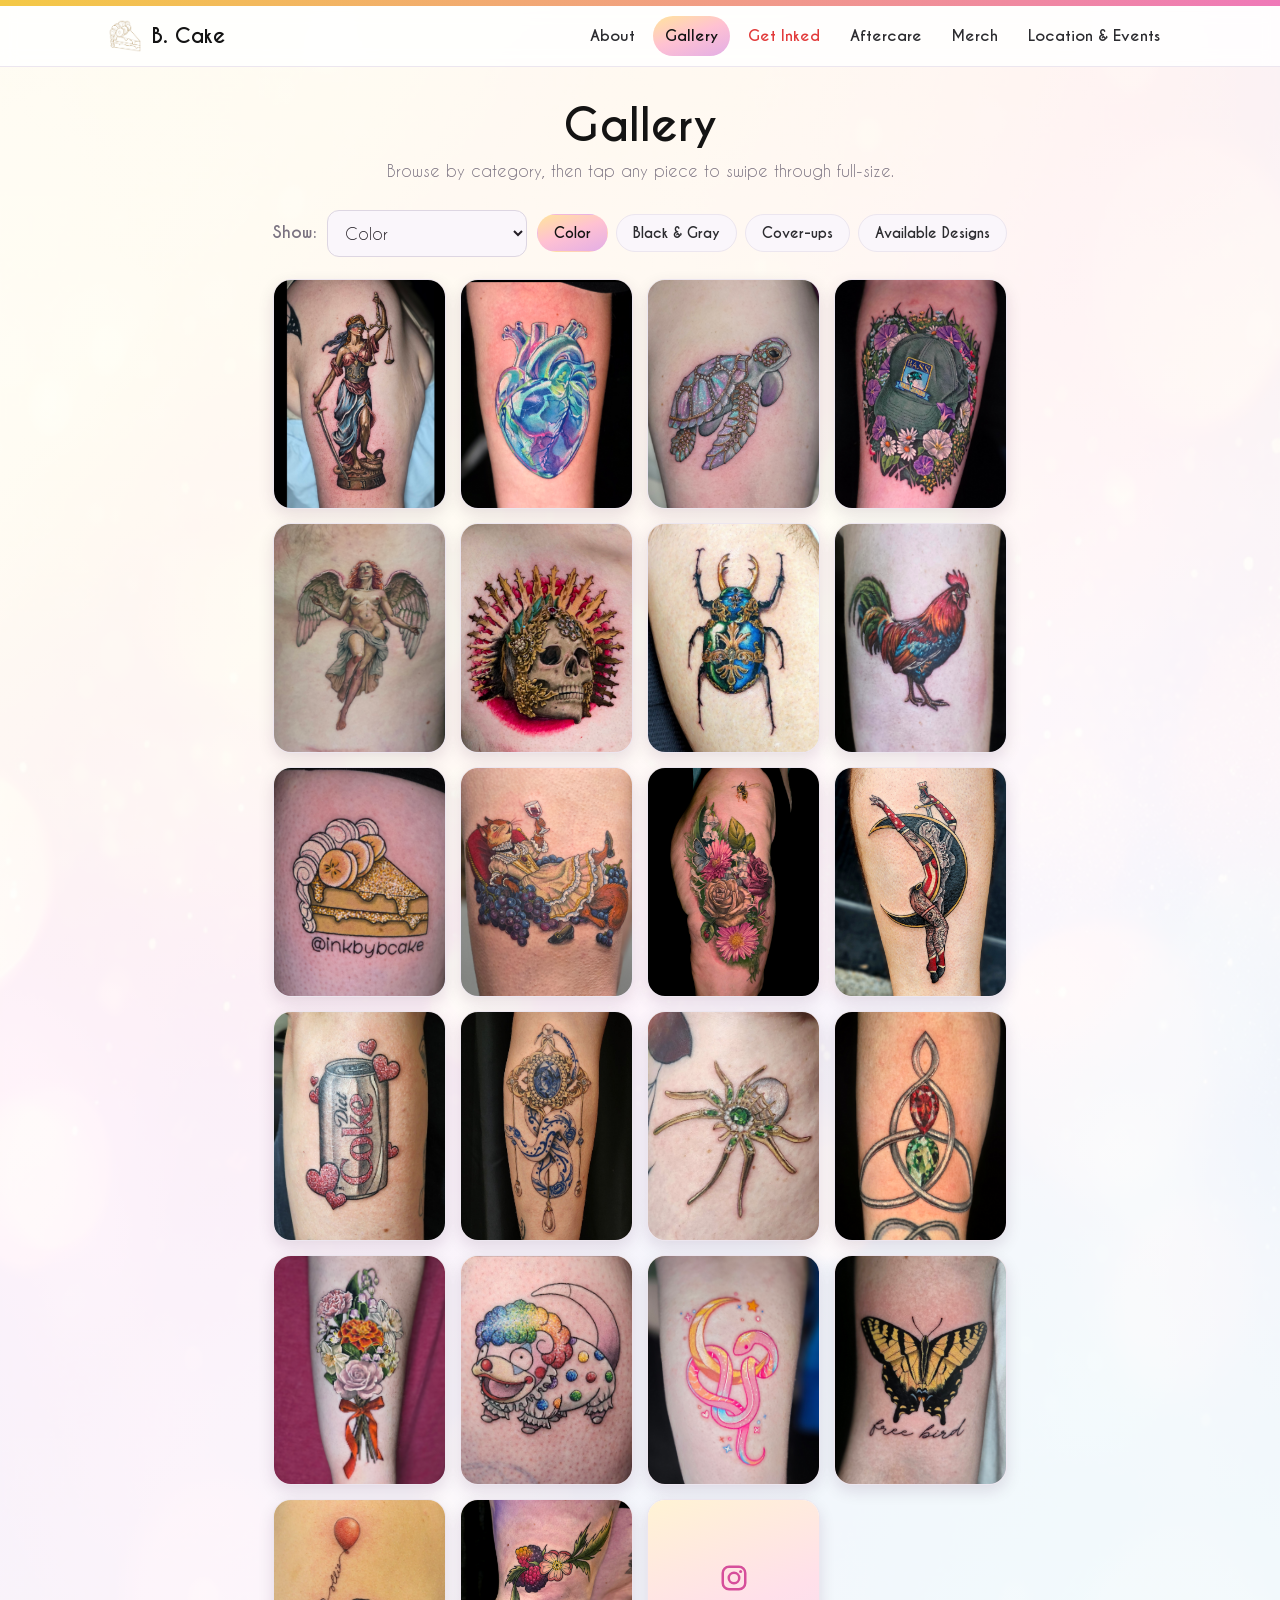
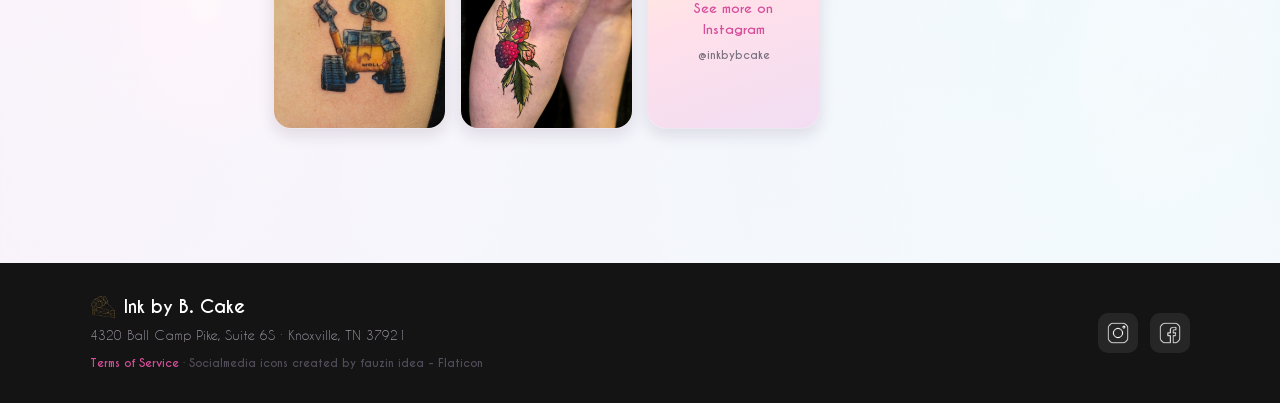
==== gallery.html @ cef52b00 "Initial commit" ====
<!DOCTYPE html>
<html lang="en">
<head>
<meta charset="UTF-8" />
<meta name="viewport" content="width=device-width, initial-scale=1.0" />
<title>Gallery · Ink by B. Cake</title>
<link rel="preconnect" href="https://fonts.googleapis.com" />
<link rel="preconnect" href="https://fonts.gstatic.com" crossorigin />
<link href="https://fonts.googleapis.com/css2?family=Fredoka:wght@400;500;600;700&family=Nunito:wght@400;600;700;800&display=swap" rel="stylesheet" />
<link rel="stylesheet" href="style.css" />
<link rel="icon" href="favicon.ico" sizes="any" />
<link rel="icon" type="image/png" sizes="32x32" href="favicon-32x32.png" />
<link rel="icon" type="image/png" sizes="16x16" href="favicon-16x16.png" />
<link rel="apple-touch-icon" sizes="180x180" href="apple-touch-icon.png" />
<link rel="manifest" href="site.webmanifest" />
<style>
.gallery-controls{display:flex;flex-wrap:wrap;gap:10px;align-items:center;justify-content:center;margin-bottom:22px;}
.filter-chips{display:flex;flex-wrap:wrap;gap:8px;justify-content:center;}
.fchip{padding:9px 16px;border-radius:999px;background:var(--cloud);border:1.5px solid var(--line);font-weight:800;font-size:14px;color:var(--ink-soft);}
.fchip.active{background:var(--grad-card);color:var(--ink);border-color:transparent;}
.gal-grid{display:grid;grid-template-columns:repeat(auto-fill,minmax(160px,1fr));gap:14px;}
.gal-grid .tile{cursor:pointer;}
.gal-grid .tile .thumb{aspect-ratio:3/4;position:relative;overflow:hidden;}
.gal-grid .tile .thumb img{position:absolute;inset:0;width:100%;height:100%;object-fit:cover;display:block;}
.ba-badge{position:absolute;top:8px;left:8px;background:rgba(20,20,22,.82);color:#fff;font-weight:800;font-size:12px;padding:4px 10px;border-radius:999px;pointer-events:none;}
.cover-flip{perspective:1000px;}
.cover-flip .flip-inner{position:relative;width:100%;aspect-ratio:3/4;transform-style:preserve-3d;transition:transform .6s cubic-bezier(.3,.7,.3,1);}
.cover-flip.flipped .flip-inner{transform:rotateY(180deg);}
.cover-flip .flip-face{position:absolute;inset:0;backface-visibility:hidden;-webkit-backface-visibility:hidden;overflow:hidden;}
.cover-flip .flip-face img{width:100%;height:100%;object-fit:cover;display:block;}
.cover-flip .flip-face.back{transform:rotateY(180deg);}
.hint-line{text-align:center;color:var(--muted);font-size:13px;margin-top:14px;}
.ig-ph{display:flex;flex-direction:column;align-items:center;justify-content:center;gap:6px;height:100%;color:var(--pink-deep);font-weight:800;text-align:center;padding:10px;}
.ig-ph small{color:var(--muted);font-weight:700;}
</style>
</head>
<body class="themed">
<div class="toprule"></div>
<header class="site-header">
  <nav class="nav">
    <a class="brand" href="index.html"><img src="logo.png" alt="" />B. Cake</a>
    <button class="nav-toggle" aria-label="Menu"></button>
    <div class="nav-links" id="navLinks">
      <a href="about.html">About</a>
      <a href="gallery.html" class="active">Gallery</a>
      <a href="get-inked.html" class="ink">Get Inked</a>
      <a href="aftercare.html">Aftercare</a>
      <a href="merch.html">Merch</a>
      <a href="location.html">Location &amp; Events</a>
    </div>
  </nav>
</header>

<main class="page">
  <div class="page-head">
    <div class="eyebrow"></div>
    <h1>Gallery</h1>
    <p>Browse by category, then tap any piece to swipe through full-size.</p>
  </div>

  <div class="gallery-controls">
    <label class="muted" for="catSelect" style="font-weight:800">Show:</label>
    <select id="catSelect" style="width:auto;min-width:200px">
      <option value="color">Color</option>
      <option value="blackgrey">Black &amp; Gray</option>
      <option value="coverups">Cover-ups</option>
      <option value="available">Available Designs</option>
    </select>
    <div class="filter-chips" id="filterChips"></div>
  </div>

  <div class="gal-grid" id="galGrid"></div>
  <div class="hint-line" id="emptyHint"></div>
</main>

<footer class="site-footer">
  <div class="foot-in">
    <div>
      <div style="font-family:var(--font-display);font-weight:700;color:#fff;font-size:18px;display:flex;align-items:center;gap:8px"><img src="logo.png" style="width:26px" alt="" /> Ink by B. Cake</div>
      <div style="color:#9a93a0;font-size:13px;margin-top:4px">4320 Ball Camp Pike, Suite 6S · Knoxville, TN 37921</div>
      <div class="foot-links">
        <a href="https://docs.google.com/document/d/10L4yiTu3bysWRlOUiNJvsqtmBvopwI53ArUv1BGn_O8/edit?tab=t.0" title="terms of service" target="_blank" rel="noopener">Terms of Service</a>
        · <a href="https://www.flaticon.com/free-icons/socialmedia" title="socialmedia icons" target="_blank" rel="noopener" class="icon-attr">Socialmedia icons created by fauzin idea - Flaticon</a>
      </div>
    </div>
    <div class="socials">
      <a href="https://instagram.com/inkbybcake" target="_blank" rel="noopener" aria-label="Instagram"><img src="instagram.png" alt="Instagram" onerror="this.outerHTML='IG'" /></a>
      <a href="https://facebook.com/inkbybcake" target="_blank" rel="noopener" aria-label="Facebook"><img src="facebook.png" alt="Facebook" onerror="this.outerHTML='f'" /></a>
    </div>
  </div>
</footer>

<script src="site.js"></script>
<script>
/* -------- Gallery config --------
   Add photos to a "gallery" folder named like:  color-1.jpg, color-2.jpg,
   blackgrey-1.jpg, available-1.jpg ... (jpg or png).
   Cover-ups are shown after-first: coverups-1a.jpg (after) + coverups-1b.jpg (before). */
const CATS={
  color:{label:'Color', count:23},
  blackgrey:{label:'Black & Gray', count:20},
  coverups:{label:'Cover-ups', count:8},
  available:{label:'Available Designs', count:27}
};
const labels={color:'Color',blackgrey:'Black & Gray',coverups:'Cover-ups',available:'Available Designs'};
const grid=document.getElementById('galGrid'), sel=document.getElementById('catSelect'),
  chips=document.getElementById('filterChips'), emptyHint=document.getElementById('emptyHint');
let current='color';

// filter chips mirror the select
Object.keys(CATS).forEach(k=>{
  const b=document.createElement('button');b.className='fchip';b.dataset.cat=k;b.textContent=CATS[k].label;
  b.onclick=()=>{current=k;sel.value=k;syncChips();render();};
  chips.appendChild(b);
});
function syncChips(){[...chips.children].forEach(c=>c.classList.toggle('active',c.dataset.cat===current));}
sel.onchange=()=>{current=sel.value;syncChips();render();};

function igCardHTML(){return '<div class="ig-ph"><svg viewBox="0 0 24 24" width="30" height="30" fill="none" stroke="#d64f9b" stroke-width="2"><rect x="3" y="3" width="18" height="18" rx="5"/><circle cx="12" cy="12" r="4.2"/><circle cx="17.3" cy="6.7" r="1.2" fill="#d64f9b" stroke="none"/></svg><span>See more on Instagram</span><small>@inkbybcake</small></div>';}
function wireIg(tile){tile.style.cursor='pointer';tile.onclick=()=>window.open('https://instagram.com/inkbybcake','_blank','noopener');}
function render(){
  grid.innerHTML='';emptyHint.textContent='';
  const cfg=CATS[current];
  if(current==='coverups'){ renderCoverups(cfg); return; }
  const loaded=[];                         // {src,cap} for lightbox
  for(let i=1;i<=cfg.count;i++){
    const src='gallery/'+current+'-'+i+'.jpg';
    const tile=document.createElement('div');tile.className='tile';
    const thumb=document.createElement('div');thumb.className='thumb';
    thumb.innerHTML=igCardHTML();tile.title='gallery/'+current+'-'+i+'.jpg';wireIg(tile);
    tile.appendChild(thumb);grid.appendChild(tile);
    // try to load real image
    const img=new Image();
    img.onload=()=>{
      const myIndex=loaded.length;
      loaded.push({src:src,cap:cfg.label+' · '+i});
      thumb.style.padding='0';thumb.innerHTML='';
      const el=document.createElement('img');el.src=src;el.alt=cfg.label;
      thumb.appendChild(el);
      tile.onclick=()=>window.Lightbox.open(loaded,myIndex);
    };
    img.src=src;
  }
}

/* Cover-ups are AFTER/BEFORE flip cards: the front is coverups-Na.jpg (after);
   tapping spins the card to coverups-Nb.jpg (before) and back. */
function renderCoverups(cfg){
  for(let i=1;i<=cfg.count;i++){
    const after ='gallery/coverups-'+i+'a.jpg';   // a = after (front, shown first)
    const before='gallery/coverups-'+i+'b.jpg';   // b = before (back)
    const tile=document.createElement('div');tile.className='tile cover-flip';
    const thumb=document.createElement('div');thumb.className='thumb';
    thumb.innerHTML=igCardHTML();tile.title='coverups-'+i+'a.jpg / -'+i+'b.jpg';wireIg(tile);
    tile.appendChild(thumb);grid.appendChild(tile);
    const aimg=new Image();
    aimg.onload=()=>{
      tile.innerHTML='';
      const inner=document.createElement('div');inner.className='flip-inner';
      const front=document.createElement('div');front.className='flip-face front';
      const fimg=document.createElement('img');fimg.src=after;fimg.alt='Cover-up '+i+' after';
      const fbadge=document.createElement('span');fbadge.className='ba-badge';fbadge.textContent='After';
      front.appendChild(fimg);front.appendChild(fbadge);
      const back=document.createElement('div');back.className='flip-face back';
      const backImg=document.createElement('img');backImg.alt='Cover-up '+i+' before';
      const bbadge=document.createElement('span');bbadge.className='ba-badge';bbadge.textContent='Before';
      back.appendChild(backImg);back.appendChild(bbadge);
      inner.appendChild(front);inner.appendChild(back);tile.appendChild(inner);
      let beforeOk=false;
      const bimg=new Image();
      bimg.onload=()=>{ beforeOk=true; backImg.src=before; fbadge.textContent='After (tap)'; bbadge.textContent='Before (tap)'; };
      bimg.src=before;
      tile.onclick=()=>{ if(beforeOk) tile.classList.toggle('flipped'); };
    };
    aimg.src=after;
  }
}
syncChips();render();
</script>
</body>
</html>
---- style.css ----
/* =====================================================================
   INK BY B. CAKE - shared styles for all pages
   Theme: white base · pink/yellow card gradient · black & gold accents
   Font: CaviarDreams (drop CaviarDreams.woff2/.ttf in this folder; see README)
   ===================================================================== */
@font-face{font-family:'CaviarDreams';font-display:swap;font-weight:400;font-style:normal;
  src:url('caviar_dreams/CaviarDreams.ttf') format('truetype');}
@font-face{font-family:'CaviarDreams';font-display:swap;font-weight:700;font-style:normal;
  src:url('caviar_dreams/CaviarDreams_Bold.ttf') format('truetype');}
@font-face{font-family:'CaviarDreams';font-display:swap;font-weight:400;font-style:italic;
  src:url('caviar_dreams/CaviarDreams_Italic.ttf') format('truetype');}
@font-face{font-family:'CaviarDreams';font-display:swap;font-weight:700;font-style:italic;
  src:url('caviar_dreams/CaviarDreams_BoldItalic.ttf') format('truetype');}
:root{
  --font-body:'CaviarDreams','Nunito',system-ui,-apple-system,'Segoe UI',Roboto,sans-serif;
  --font-display:'CaviarDreams','Fredoka',system-ui,sans-serif;
  --gold:#f4c945; --gold-deep:#c8941f;
  --ink:#141414; --ink-soft:#2c2c30;
  --pink:#ef79b8; --pink-deep:#d64f9b;
  --yellow:#ffd86b; --peach:#ffcaa6; --lav:#d9a9e8;
  --red:#e23b3b;
  --text:#241f26; --muted:#7a7280;
  --paper:#ffffff; --cloud:#faf6fb; --line:#ece6ef;
  --grad-card:linear-gradient(160deg,#ffe49c 0%,#ffc1d2 48%,#e3aee6 100%);
  --grad-card-soft:linear-gradient(160deg,#fff3d4 0%,#ffe0ea 48%,#f1ddf3 100%);
  --shadow:0 14px 34px rgba(60,20,60,.16);
  --shadow-sm:0 6px 16px rgba(60,20,60,.12);
  --radius:18px;
  --maxw:1100px;
}
*{box-sizing:border-box;-webkit-tap-highlight-color:transparent;}
html{scroll-behavior:smooth;}
html,body{margin:0;padding:0;}
body{
  font-family:var(--font-body);
  color:var(--text);background:var(--paper);line-height:1.6;min-height:100vh;
  display:flex;flex-direction:column;
}
main{flex:1;}
/* branded bokeh background (washed for readability) on inner pages */
body.themed{background:linear-gradient(rgba(255,255,255,.80),rgba(255, 255, 255, 0.88)),url('cake-main-background.png') center top/cover fixed no-repeat;}
body.themed .site-header{background:rgba(255,255,255,.86);}
h1,h2,h3,h4,.display{font-family:var(--font-display);font-weight:700;color:var(--ink);line-height:1.15;}
a{color:var(--pink-deep);text-decoration:none;font-weight:700;}
a:hover{text-decoration:underline;}
img{max-width:100%;display:block;}
button{font-family:inherit;cursor:pointer;border:none;background:none;}
.center{text-align:center;}
.muted{color:var(--muted);}

/* ---------- top decorative bar ---------- */
.toprule{height:6px;background:linear-gradient(90deg,var(--gold),var(--pink),var(--lav),var(--gold));background-size:300% 100%;animation:slide 12s linear infinite;}
@keyframes slide{to{background-position:300% 0}}

/* ---------- header / nav (inner pages) ---------- */
.site-header{position:sticky;top:0;z-index:40;background:rgba(255,255,255,.92);backdrop-filter:blur(8px);
  border-bottom:1px solid var(--line);}
.nav{max-width:var(--maxw);margin:0 auto;display:flex;align-items:center;justify-content:space-between;
  padding:10px 18px;gap:14px;}
.brand{display:flex;align-items:center;gap:10px;font-family:var(--font-display);font-weight:700;font-size:20px;color:var(--ink);}
.brand img{width:34px;height:34px;}
.brand:hover{text-decoration:none;}
.nav-links{display:flex;align-items:center;gap:6px;flex-wrap:wrap;}
.nav-links a{color:var(--ink-soft);font-weight:700;font-size:15px;padding:8px 12px;border-radius:999px;}
.nav-links a:hover{background:var(--cloud);text-decoration:none;}
.nav-links a.active{background:var(--grad-card);color:var(--ink);}
.nav-links a.ink{color:var(--red);}
.nav-toggle{display:none;width:44px;height:40px;border-radius:10px;position:relative;background:var(--cloud);}
.nav-toggle::before{content:'';position:absolute;left:11px;right:11px;top:14px;height:2px;border-radius:2px;background:var(--ink);box-shadow:0 5px 0 var(--ink),0 10px 0 var(--ink);}
@media(max-width:760px){
  .nav-toggle{display:block;}
  .nav-links{display:none;position:absolute;top:100%;left:0;right:0;background:#fff;flex-direction:column;
    align-items:stretch;padding:8px 14px 16px;border-bottom:1px solid var(--line);box-shadow:var(--shadow-sm);}
  .nav-links.open{display:flex;}
  .nav-links a{padding:12px 10px;border-radius:12px;}
}

/* ---------- page shell ---------- */
.page{max-width:var(--maxw);margin:0 auto;padding:28px 18px 80px;}
.page-narrow{max-width:760px;}
.page-head{text-align:center;margin:6px 0 26px;}
.page-head .eyebrow{font-family:'Fredoka';letter-spacing:3px;text-transform:uppercase;font-size:12px;color:var(--pink-deep);font-weight:600;}
.page-head h1{font-size:clamp(28px,6vw,44px);margin:.1em 0;}
.page-head p{color:var(--muted);max-width:60ch;margin:.4em auto 0;}
.section{margin:34px 0;}

/* ---------- buttons ---------- */
.btn{display:inline-flex;align-items:center;gap:8px;padding:13px 22px;border-radius:999px;font-weight:800;font-size:16px;
  transition:transform .12s,filter .12s,box-shadow .12s;text-decoration:none;}
.btn:hover{text-decoration:none;transform:translateY(-2px);}
.btn-primary{background:var(--grad-card);color:var(--ink);box-shadow:var(--shadow-sm);}
.btn-ink{background:var(--red);color:#fff;box-shadow:0 8px 20px rgba(226,59,59,.35);}
.btn-ghost{background:var(--cloud);color:var(--ink);border:1.5px solid var(--line);}
.btn-dark{background:var(--ink);color:var(--gold);}
.btn[disabled]{opacity:.5;cursor:not-allowed;transform:none;}

/* ---------- cards / tiles ---------- */
.tile{background:#fff;border:1px solid var(--line);border-radius:var(--radius);overflow:hidden;box-shadow:var(--shadow-sm);
  transition:transform .15s,box-shadow .15s;}
.tile:hover{transform:translateY(-4px);box-shadow:var(--shadow);}
.tile .ph,.tile .thumb{aspect-ratio:1/1;background:var(--grad-card-soft);display:grid;place-items:center;color:var(--ink-soft);
  font-weight:800;text-align:center;padding:14px;font-size:13px;}
.tile .body{padding:14px;}
.grid{display:grid;gap:16px;}
.grid-3{grid-template-columns:repeat(auto-fill,minmax(220px,1fr));}
.grid-2{grid-template-columns:repeat(auto-fit,minmax(260px,1fr));}

/* photo placeholder helper */
.photoslot{background:var(--grad-card-soft);border:2px dashed #e3b8d4;border-radius:14px;display:grid;place-items:center;
  text-align:center;color:#9a6b86;font-weight:800;font-size:13px;padding:16px;min-height:160px;}

/* ---------- forms ---------- */
.field{margin-bottom:16px;}
.field label{display:block;font-weight:800;font-size:15px;color:var(--ink);margin-bottom:6px;}
.field .hint{font-weight:600;color:var(--muted);font-size:13px;}
input,select,textarea{width:100%;padding:12px 13px;border:1.5px solid #ddd6e2;border-radius:12px;font-size:16px;
  font-family:inherit;background:var(--cloud);color:var(--text);}
input:focus,select:focus,textarea:focus{outline:none;border-color:var(--pink);box-shadow:0 0 0 3px rgba(239,121,184,.2);background:#fff;}
textarea{min-height:110px;resize:vertical;}
.row2{display:grid;grid-template-columns:1fr 1fr;gap:14px;}
@media(max-width:560px){.row2{grid-template-columns:1fr;}}
.req{color:var(--red);}
.opt-list{display:flex;flex-direction:column;gap:10px;}
.opt{display:flex;align-items:center;gap:12px;border:2px solid #e4dde9;border-radius:14px;padding:13px 14px;background:var(--cloud);font-weight:700;transition:.12s;}
.opt:hover{border-color:var(--pink);}
.opt.sel{border-color:var(--pink-deep);background:#fff0f8;box-shadow:0 0 0 3px rgba(239,121,184,.15);}
.opt input{width:auto;}
.check{display:inline-flex;align-items:center;gap:9px;font-weight:700;cursor:pointer;}
.check input{width:18px;height:18px;}

/* ---------- callout / popup ---------- */
.callout{border-radius:14px;padding:13px 15px;font-size:14px;font-weight:700;margin:10px 0;display:flex;gap:10px;align-items:flex-start;}
.callout.warn{background:#fff2f2;border:1.5px solid #f3b6b6;color:#9c2b2b;}
.callout.info{background:#fff9e8;border:1.5px solid #f3dca0;color:#7a5d12;}

/* ---------- lightbox ---------- */
.lightbox{position:fixed;inset:0;z-index:80;background:rgba(20,8,20,.9);display:none;align-items:center;justify-content:center;}
.lightbox.open{display:flex;}
.lightbox img{max-width:92vw;max-height:84vh;border-radius:12px;box-shadow:0 20px 60px rgba(0,0,0,.6);}
.lb-btn{position:absolute;top:50%;transform:translateY(-50%);font-size:34px;color:#fff;background:rgba(255,255,255,.15);
  width:54px;height:54px;border-radius:50%;display:grid;place-items:center;}
.lb-prev{left:14px;} .lb-next{right:14px;}
.lb-close{position:absolute;top:16px;right:18px;font-size:30px;color:#fff;background:rgba(255,255,255,.15);width:46px;height:46px;border-radius:50%;}
.lb-cap{position:absolute;bottom:18px;left:0;right:0;text-align:center;color:#fff;font-weight:700;}

/* ---------- body map ---------- */
.bodymap-wrap{display:flex;flex-direction:column;align-items:center;gap:10px;}
.bm-tabs{display:flex;gap:8px;}
.bm-tab{padding:8px 16px;border-radius:999px;background:var(--cloud);font-weight:800;border:1.5px solid var(--line);}
.bm-tab.active{background:var(--ink);color:#fff;}
.bm-figure svg{width:min(74vw,260px);height:auto;}
.bm-region{fill:#f3dcec;stroke:#d99cc6;stroke-width:1.3;cursor:pointer;transition:fill .12s;}
.bm-region:hover{fill:#f7b9dc;}
.bm-region.sel{fill:var(--pink);stroke:var(--pink-deep);}
.bm-readout{width:100%;background:var(--cloud);border:1px solid var(--line);border-radius:14px;padding:14px;min-height:60px;}
.bm-readout .none{color:var(--muted);}
.subloc{display:flex;flex-wrap:wrap;gap:8px;margin-top:8px;}

/* ---------- footer ---------- */
.site-footer{background:var(--ink);color:#d8d2da;padding:30px 18px;margin-top:40px;}
.foot-in{max-width:var(--maxw);margin:0 auto;display:flex;flex-wrap:wrap;gap:18px;justify-content:space-between;align-items:center;}
.foot-in a{color:var(--gold);}
.socials{display:flex;gap:12px;}
.socials a{width:40px;height:40px;border-radius:10px;display:grid;place-items:center;background:rgba(255,255,255,.08);color:#fff;font-weight:800;}
.disclaimer{font-size:12px;color:#9a93a0;max-width:60ch;}

/* chips */
.chips{display:flex;flex-wrap:wrap;gap:8px;}
.chip{background:var(--pink);color:#fff;padding:6px 12px;border-radius:999px;font-weight:800;font-size:13px;display:inline-flex;gap:7px;align-items:center;}
.chip button{background:rgba(255,255,255,.3);color:#fff;border-radius:50%;width:18px;height:18px;line-height:1;}

/* progress */
.progress{height:8px;background:var(--line);border-radius:999px;overflow:hidden;margin-bottom:6px;}
.progress > span{display:block;height:100%;background:var(--grad-card);width:0;transition:width .3s;}
.steplabel{font-size:13px;color:var(--muted);font-weight:700;text-align:center;margin-bottom:18px;}

/* uploader */
.uploader{border:2px dashed #e3b8d4;border-radius:14px;padding:18px;text-align:center;background:var(--grad-card-soft);cursor:pointer;}
.uploader.drag{background:#fff;border-color:var(--pink);}
.previews{display:grid;grid-template-columns:repeat(auto-fill,minmax(90px,1fr));gap:10px;margin-top:12px;}
.previews .pv{position:relative;}
/* footer social icons (black source -> white via invert) + attribution */
.socials a img{width:22px;height:22px;}
.foot-links{font-size:11px;margin-top:8px;color:#8b8490;}
.foot-in .foot-links a{color:var(--pink-deep);}
.foot-in .foot-links .icon-attr{color:#514d5a;}
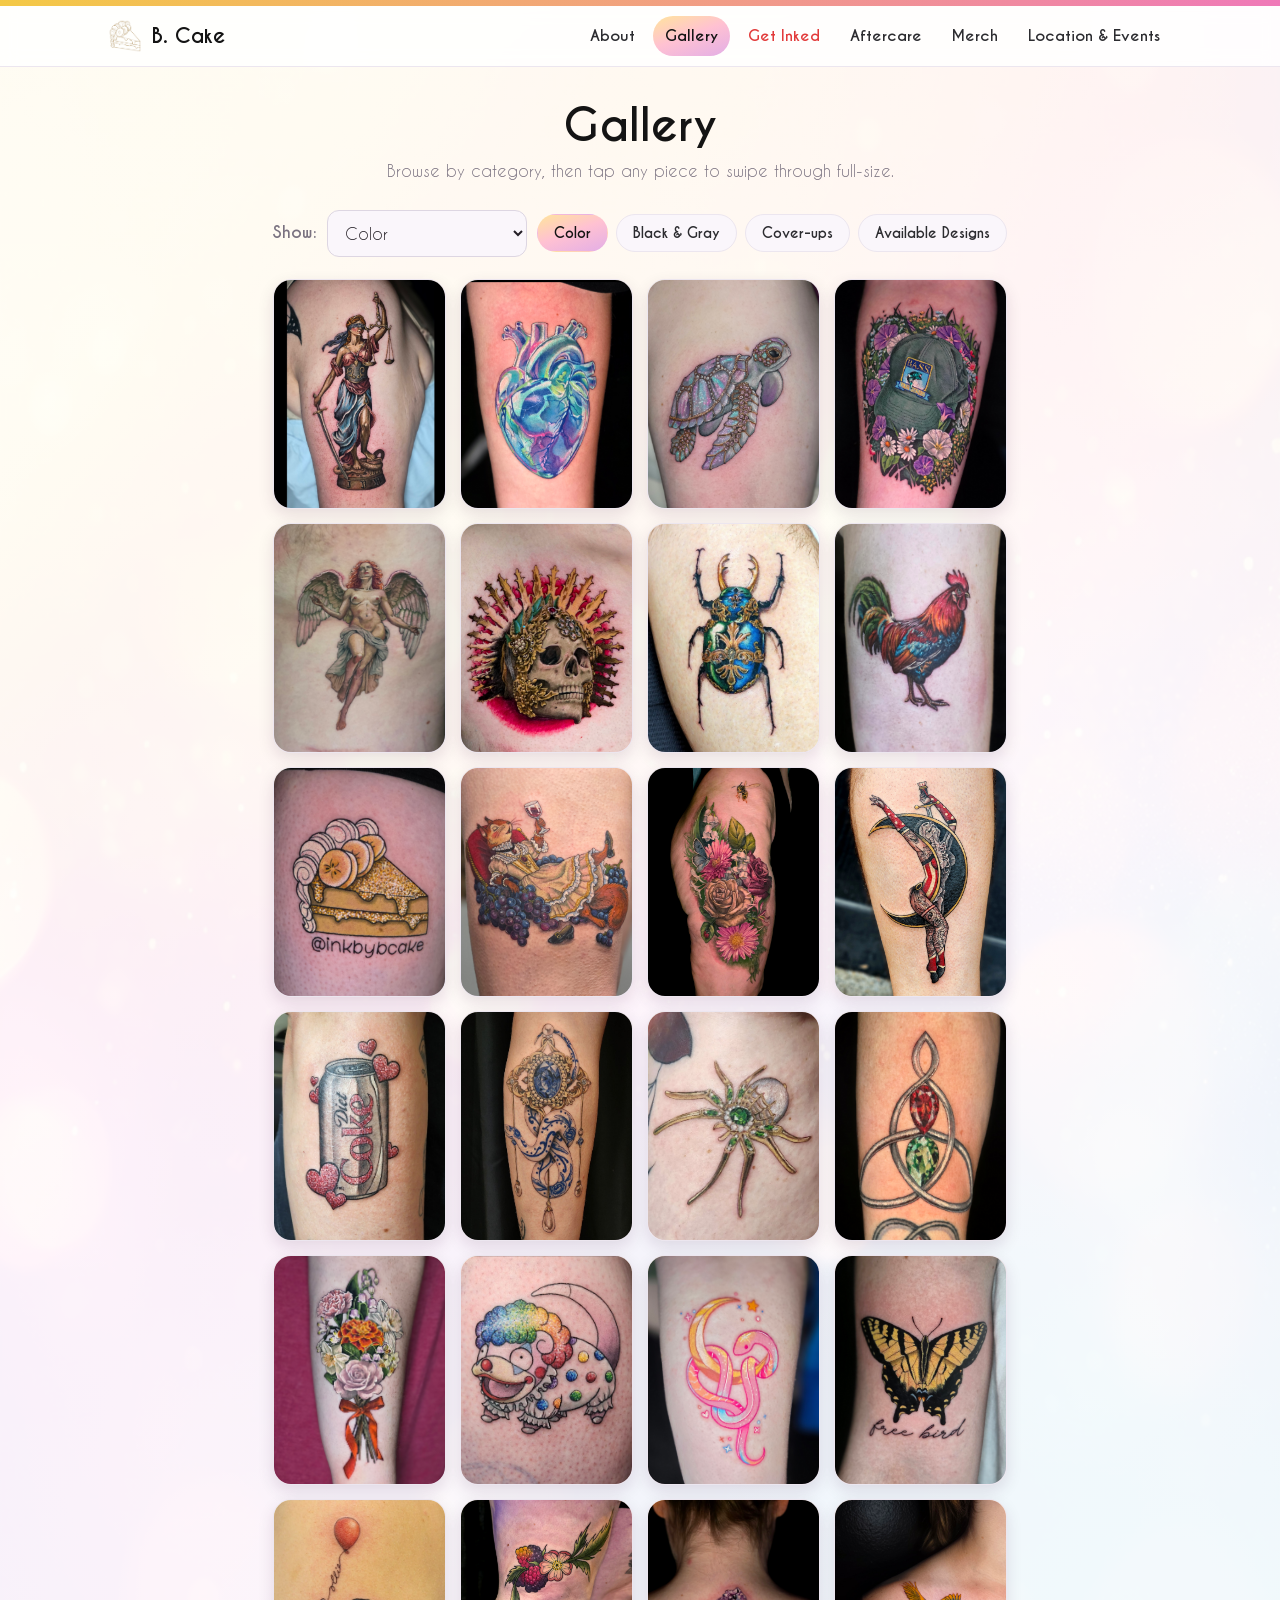
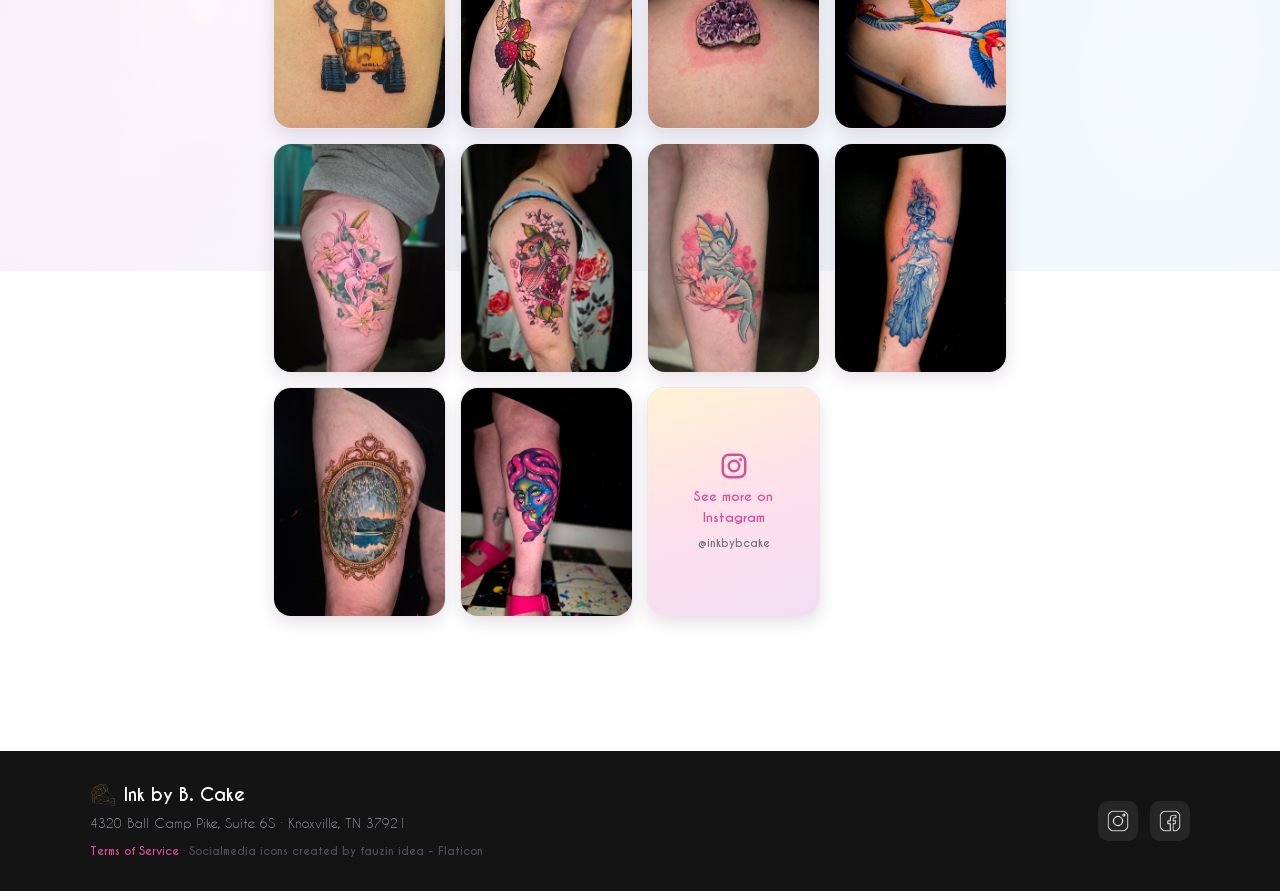
==== commit 79f70e9c: "update gallery and get-inked pages; modify design counts and text, add new images" ====
--- a/gallery.html
+++ b/gallery.html
@@ -97,10 +97,10 @@
    blackgrey-1.jpg, available-1.jpg ... (jpg or png).
    Cover-ups are shown after-first: coverups-1a.jpg (after) + coverups-1b.jpg (before). */
 const CATS={
-  color:{label:'Color', count:23},
-  blackgrey:{label:'Black & Gray', count:20},
-  coverups:{label:'Cover-ups', count:8},
-  available:{label:'Available Designs', count:27}
+  color:{label:'Color', count:31},
+  blackgrey:{label:'Black & Gray', count:21},
+  coverups:{label:'Cover-ups', count:9},
+  available:{label:'Available Designs', count:28}
 };
 const labels={color:'Color',blackgrey:'Black & Gray',coverups:'Cover-ups',available:'Available Designs'};
 const grid=document.getElementById('galGrid'), sel=document.getElementById('catSelect'),
